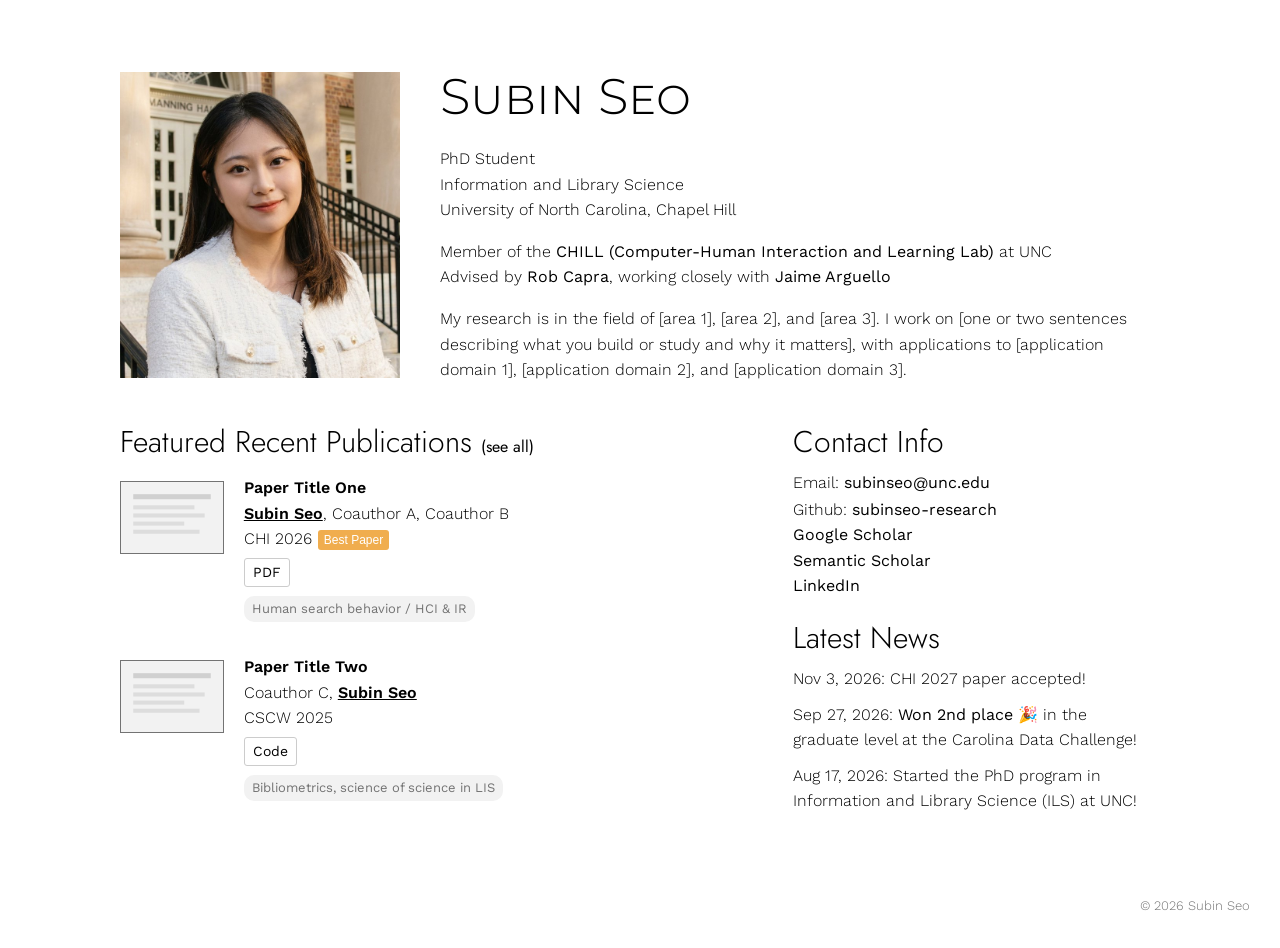
==== index.html @ 8c63e481 "Add researcher profile site Static portfolio site (plain HTML/CSS/JS, no build step): home, about, C" ====
<!doctype html>
<html lang="en">
<head>
	<meta charset="utf-8">
	<meta name="viewport" content="width=device-width, initial-scale=1.0">
	<title>Subin Seo</title>
	<meta name="description" content="Subin Seo is a researcher working on [research area].">
	<link rel="preconnect" href="https://fonts.googleapis.com">
	<link href="https://fonts.googleapis.com/css2?family=Jost:wght@300;400;600&family=Montserrat:wght@300&family=Work+Sans:wght@300;400;600&display=swap" rel="stylesheet">
	<link href="css/style.css?v=66" rel="stylesheet">
	<script src="js/nav.js?v=13"></script>
	<link rel="icon" href="img/favicon.svg?v=2" type="image/svg+xml">
</head>
<body>

	<!-- ===== Top: portrait + name, affiliation, short bio ===== -->
	<section class="container intro">
		<img class="portrait" src="img/profile.jpg" alt="Portrait of Subin Seo">

		<div>
			<a class="title-name" href="index.html">Subin Seo</a>

			<p>
				PhD Student<br>
				Information and Library Science<br>
				University of North Carolina, Chapel Hill
			</p>

			<p>
				Member of the <a href="#">CHILL (Computer-Human Interaction and Learning Lab)</a> at UNC<br>
				Advised by <a href="https://ils.unc.edu/~rcapra/">Rob Capra</a>,
				working closely with <a href="https://ils.unc.edu/~jarguell/">Jaime Arguello</a>
			</p>

			<p>
				My research is in the field of [area 1], [area 2], and [area 3].
				I work on [one or two sentences describing what you build or study and why it matters],
				with applications to [application domain 1], [application domain 2], and [application domain 3].
			</p>
		</div>
	</section>

	<!-- ===== Bottom: publications (left) + sidebar (right) ===== -->
	<section class="container columns">

		<main class="main">
			<h2 class="mini-header">Featured Recent Publications <a href="publications.html" style="font-size: 16px; font-variant: normal;">(see all)</a></h2>
			<div id="latest-publications"></div>
		</main>

		<aside class="sidebar">
			<h2 class="mini-header">Contact Info</h2>
			<div class="contact">
				Email: <a href="mailto:subinseo@unc.edu" class="copy-email" data-copy="subinseo@unc.edu" title="Click to copy">subinseo@unc.edu</a><span class="copy-status" aria-live="polite"></span><br>
				Github: <a href="https://github.com/subinseo-research">subinseo-research</a><br>
				<a href="https://scholar.google.com/citations?user=gc2EozkAAAAJ&amp;hl=en">Google Scholar</a><br>
				<a href="https://www.semanticscholar.org/author/Subin-Seo/2382755878">Semantic Scholar</a><br>
				<a href="https://www.linkedin.com/in/subin-seo-029834264/">LinkedIn</a>
			</div>

			<h2 class="mini-header">Latest News</h2>
			<p>Nov 3, 2026: CHI 2027 paper accepted!</p>
			<p>Sep 27, 2026: <a href="https://lnkd.in/p/ehjP7rU3">Won 2nd place</a> 🎉 in the graduate level at the Carolina Data Challenge!</p>
			<p>Aug 17, 2026: Started the PhD program in Information and Library Science (ILS) at UNC!</p>

			<!-- Optional section; delete if not needed.
			<h2 class="mini-header">Application Materials</h2>
			<a href="papers/research_statement.pdf">Research Statement</a>,
			<a href="papers/teaching_statement.pdf">Teaching Statement</a>
			-->
		</aside>

	</section>

	<footer>
		&copy; 2026 Subin Seo
	</footer>

	<script src="js/data.js?v=11"></script>
	<script src="js/publications.js?v=11"></script>
	<script>
		renderPublications(document.getElementById("latest-publications"), { limit: 20 });

		// Clicking the email copies it instead of opening a mail app.
		// If copying is not possible, the normal mailto link still works.
		document.querySelectorAll(".copy-email").forEach(function (link) {
			var status = link.nextElementSibling;
			var timer;

			function copyFallback(text) {
				var area = document.createElement("textarea");
				area.value = text;
				area.style.position = "fixed";
				area.style.opacity = "0";
				document.body.appendChild(area);
				area.select();
				var ok = false;
				try {
					ok = document.execCommand("copy");
				} catch (e) {}
				area.remove();
				return ok;
			}

			function showCopied() {
				status.textContent = "Copied!";
				clearTimeout(timer);
				timer = setTimeout(function () {
					status.textContent = "";
				}, 2000);
			}

			link.addEventListener("click", function (e) {
				var text = link.getAttribute("data-copy");
				if (navigator.clipboard && window.isSecureContext) {
					e.preventDefault();
					navigator.clipboard.writeText(text).then(showCopied, function () {
						if (copyFallback(text)) showCopied();
						else location.href = link.href;
					});
				} else if (copyFallback(text)) {
					e.preventDefault();
					showCopied();
				}
			});
		});
	</script>
</body>
</html>
---- css/style.css ----
/* Layout inspired by https://homes.cs.washington.edu/~axz/ */

:root {
	--text: #000000;
	--muted: #737373;
	--border: #cccccc;
	--accent: orange;
	--award-bg: #f0ad4e;
	--award-text: #ffffff;
	--bg: #ffffff;
}

* {
	box-sizing: border-box;
}

body {
	margin: 0;
	background: var(--bg);
	color: var(--text);
	font-family: 'Work Sans', sans-serif;
	font-size: 16px;
	font-weight: 300;
	line-height: 160%;
}

a {
	color: var(--text);
	font-weight: 400;
	text-decoration: none;
}

a:hover {
	color: var(--accent);
}

img {
	max-width: 100%;
}

strong, b {
	font-weight: 600;
}

/* Body text: Work Sans. Headings and menu: Jost. The name: Montserrat small caps. */
h1, h2, h3,
.mini-header,
.side-menu {
	font-family: 'Jost', sans-serif;
	font-weight: 300;
}

.title-name,
.side-menu-name {
	font-family: 'Montserrat', sans-serif;
	font-variant: small-caps;
	font-weight: 300;
}

.container {
	max-width: 1100px;
	margin: 0 auto;
	padding: 0 30px;
}

/* ---------- Home: top section ---------- */

.intro {
	display: grid;
	grid-template-columns: 280px 1fr;
	gap: 40px;
	padding-top: 72px;
}

.intro .portrait {
	width: 100%;
	height: auto;
}

.title-name {
	display: block;
	font-size: 50px;
	line-height: 50px;
	margin-bottom: 24px;
}

.intro p {
	margin: 0 0 16px;
}

/* ---------- Home: two columns ---------- */

.columns {
	display: grid;
	grid-template-columns: 7fr 4fr;
	grid-template-areas: "main side";
	gap: 30px;
	padding-top: 24px;
}

.main {
	grid-area: main;
}

.sidebar {
	grid-area: side;
	padding-right: 20px;
}

.mini-header {
	font-size: 30px;
	line-height: 124%;
	margin: 20px 0 10px;
}

.sidebar .mini-header:first-child,
.main .mini-header:first-child {
	margin-top: 0;
}

.sidebar p {
	margin: 0 0 10px;
}

.contact a {
	display: inline-block;
}

.copy-status {
	margin-left: 8px;
	font-size: 13px;
	color: var(--accent);
}

/* ---------- Publications ---------- */

.pub {
	display: grid;
	grid-template-columns: 1fr 5fr;
	gap: 20px;
	margin-bottom: 28px;
}

/* Larger thumbnail column for wide, screen-recording style thumbnails */
.pub-wide-thumb {
	grid-template-columns: 280px 1fr;
}

.pub-thumb {
	width: 100%;
	border: 1px solid var(--muted);
	margin-top: 6px;
}

.pub-title,
.pub-title a {
	font-weight: 600;
}

.pub-authors .me {
	font-weight: 600;
	text-decoration: underline;
}

.pub-venue {
	color: var(--text);
}

.award {
	display: inline-block;
	margin-left: 6px;
	padding: 0 6px;
	font-family: Arial, sans-serif;
	font-size: 12px;
	line-height: 20px;
	border-radius: 3px;
	background: var(--award-bg);
	color: var(--award-text);
}

.pub-links {
	margin-top: 6px;
}

.pub-links a {
	display: inline-block;
	margin-right: 10px;
	font-size: 14px;
	padding: 1px 8px;
	border: 1px solid var(--border);
	border-radius: 3px;
}

.pub-tags {
	margin-top: 8px;
}

.tag {
	display: inline-block;
	margin: 0 6px 4px 0;
	padding: 0 8px;
	font-size: 13px;
	color: var(--muted);
	background: #f2f2f2;
	border-radius: 10px;
}

.tag-filter {
	display: flex;
	flex-wrap: wrap;
	gap: 8px;
	margin-bottom: 8px;
}

.tag-filter a {
	font-size: 14px;
	padding: 2px 12px;
	border: 1px solid var(--border);
	border-radius: 14px;
}

.tag-filter a.active {
	color: var(--bg);
	background: var(--text);
	border-color: var(--text);
}

.related {
	margin-top: 8px;
}

.year-heading {
	font-family: 'Jost', sans-serif;
	font-size: 24px;
	margin: 32px 0 16px;
}

/* ---------- Side menu (js/nav.js) ---------- */

.menu-button {
	position: fixed;
	top: 14px;
	left: 14px;
	z-index: 30;
	width: 40px;
	height: 40px;
	padding: 11px 9px;
	display: flex;
	flex-direction: column;
	justify-content: space-between;
	background: transparent;
	border: none;
	border-radius: 4px;
	cursor: pointer;
}

.menu-button:hover {
	background: #f0f0f0;
}

.menu-button span {
	display: block;
	height: 3px;
	background: var(--text);
}

.side-menu {
	position: fixed;
	top: 0;
	left: 0;
	bottom: 0;
	z-index: 20;
	width: 240px;
	max-width: 80vw;
	padding: 72px 28px 28px;
	background: var(--bg);
	border-right: 1px solid var(--border);
	transform: translateX(-100%);
	transition: transform 0.25s ease;
	overflow-y: auto;
}

.menu-open .side-menu {
	transform: translateX(0);
}

.side-menu a {
	display: block;
	font-size: 20px;
	padding: 7px 0;
}

.side-menu a.active {
	color: var(--accent);
}

.side-menu .side-menu-name {
	font-size: 26px;
	padding-bottom: 16px;
	margin-bottom: 12px;
	border-bottom: 1px solid var(--border);
}

/* Invisible strip on the left edge; hovering it opens the menu */
.menu-edge {
	position: fixed;
	top: 0;
	left: 0;
	bottom: 0;
	width: 14px;
	z-index: 15;
}

.menu-backdrop {
	position: fixed;
	inset: 0;
	z-index: 10;
	background: rgba(0, 0, 0, 0.25);
	opacity: 0;
	visibility: hidden;
	transition: opacity 0.25s, visibility 0.25s;
}

body {
	transition: padding-left 0.25s ease;
}

/* Wide screens: an open (clicked) menu is docked and pushes the page over */
@media (min-width: 900px) {
	.menu-open:not(.menu-hover) body {
		padding-left: 240px;
	}
}

/* Narrow screens: the menu covers the page */
@media (max-width: 899px) {
	.menu-open .menu-backdrop {
		opacity: 1;
		visibility: visible;
	}
}

.menu-no-anim *,
.menu-no-anim body {
	transition: none !important;
}

/* ---------- Sub pages ---------- */

.page h1 {
	font-size: 40px;
	margin: 0 0 24px;
}

.page {
	max-width: 960px;
	margin: 0 auto;
	padding: 80px 30px 40px;
}

.about-photo {
	float: right;
	width: 300px;
	margin: 0 0 20px 30px;
}

.entry {
	margin-bottom: 20px;
}

.meta {
	color: var(--muted);
}

footer {
	margin-top: 40px;
	padding: 20px 30px 30px;
	text-align: right;
	color: var(--muted);
	font-size: 13px;
}

/* ---------- Coursework ---------- */

.course-group {
	margin-bottom: 36px;
}

/* Page title with a control beside it */
.title-row {
	display: flex;
	align-items: center;
	flex-wrap: wrap;
	gap: 12px 24px;
	margin-bottom: 24px;
}

.page .title-row h1 {
	margin: 0;
}

/* Slide toggle: two buttons with a sliding dark thumb behind the active one */
.view-toggle {
	position: relative;
	display: inline-grid;
	grid-template-columns: 1fr 1fr;
	padding: 3px;
	border: 1px solid var(--border);
	border-radius: 999px;
}

.view-toggle button {
	position: relative;
	z-index: 1;
	padding: 4px 18px;
	font: inherit;
	font-size: 14px;
	color: var(--text);
	background: none;
	border: none;
	border-radius: 999px;
	cursor: pointer;
	transition: color 0.25s;
}

.view-toggle button[aria-checked="true"] {
	color: var(--bg);
}

.view-toggle-thumb {
	position: absolute;
	top: 3px;
	bottom: 3px;
	left: 3px;
	width: calc(50% - 3px);
	border-radius: 999px;
	background: var(--text);
	transition: transform 0.25s ease;
}

.view-toggle[data-active="term"] .view-toggle-thumb {
	transform: translateX(100%);
}

.course-term {
	font-size: 18px;
	margin: 18px 0 6px;
}

.course-list {
	list-style: none;
	margin: 0;
	padding: 0;
}

.course-list li {
	padding: 6px 0;
	border-bottom: 1px solid #eeeeee;
}

.course-code {
	display: inline-block;
	min-width: 96px;
	font-weight: 600;
}

.course-list .meta {
	margin-left: 8px;
}

/* ---------- Project write-up pages (e.g. project-mindflex.html) ---------- */

.post-body {
	text-align: left;
}

.post-body h2 {
	font-size: 30px;
	margin: 44px 0 12px;
}

.post-body h3 {
	font-size: 22px;
	margin: 28px 0 8px;
}

.post-body hr {
	margin: 40px 0 0;
	border: none;
	border-top: 1px solid var(--border);
}

.post-body img {
	display: block;
	max-width: 100%;
	height: auto;
	margin: 14px 0;
}

.post-body [align="center"] img {
	margin: 14px auto;
}

.post-body ul {
	margin: 8px 0 16px;
	padding-left: 22px;
}

.post-body li {
	margin-bottom: 6px;
}

.post-body .notice--yellow {
	margin: 12px 0;
	padding: 14px 18px;
	font-size: 18px;
	background: #fff8dc;
	border-left: 4px solid #e0b400;
	border-radius: 4px;
}

/* ---------- Blog: post layout, floating table of contents, hearts, comments ---------- */

.page-post {
	max-width: 1180px;
}

.post-layout {
	display: grid;
	grid-template-columns: minmax(0, 1fr) 220px;
	gap: 56px;
	align-items: start;
}

.post-main {
	min-width: 0;
	max-width: 760px;
}

.post-main h1 {
	margin-bottom: 12px;
}

.post-body h2,
.comments > h2 {
	font-size: 28px;
	margin: 40px 0 10px;
	scroll-margin-top: 24px;
}

.post-body h3 {
	font-size: 21px;
	margin: 28px 0 8px;
	scroll-margin-top: 24px;
}

/* Floating table of contents: stays in view on the right while the post scrolls */
.toc {
	position: sticky;
	top: 96px;
	align-self: start;
}

.toc-title {
	margin: 0 0 8px;
	font-family: 'Jost', sans-serif;
	font-size: 13px;
	font-weight: 600;
	letter-spacing: 0.08em;
	text-transform: uppercase;
	color: var(--muted);
}

.toc ol {
	list-style: none;
	margin: 0;
	padding: 0;
	border-left: 1px solid var(--border);
}

.toc li a {
	display: block;
	margin-left: -1px;
	padding: 4px 0 4px 14px;
	border-left: 2px solid transparent;
	font-size: 14px;
	line-height: 1.4;
	color: var(--muted);
	text-decoration: none;
}

.toc li.toc-sub a {
	padding-left: 28px;
	font-size: 13px;
}

.toc li a:hover {
	color: var(--text);
}

.toc li a.is-current {
	color: var(--text);
	font-weight: 600;
	border-left-color: #4b9cd3;
}

/* Hearts and comment counts */
.post-stats {
	display: flex;
	align-items: center;
	gap: 14px;
	margin: 6px 0 4px;
}

.heart-btn,
.comment-count {
	display: inline-flex;
	align-items: center;
	gap: 6px;
	padding: 3px 12px;
	font: inherit;
	font-size: 14px;
	color: var(--muted);
	background: none;
	border: 1px solid var(--border);
	border-radius: 999px;
	text-decoration: none;
	cursor: pointer;
	transition: color 0.15s, border-color 0.15s, background 0.15s;
}

.comment-count[hidden] {
	display: none;
}

.heart-btn svg,
.comment-count svg {
	fill: none;
	stroke: currentColor;
	stroke-width: 2;
	stroke-linejoin: round;
}

.heart-btn:hover {
	color: #d63a2f;
	border-color: #e9a29d;
}

.comment-count:hover {
	color: var(--text);
	border-color: var(--muted);
}

.heart-btn.is-on {
	color: #d63a2f;
	border-color: #e9a29d;
	background: #fdf0ef;
}

.heart-btn.is-on svg {
	fill: #e0453a;
	stroke: #e0453a;
}

.heart-num:empty {
	display: none;
}

.post-end {
	display: flex;
	align-items: center;
	gap: 12px;
	margin: 40px 0 8px;
	padding: 18px 0;
	border-top: 1px solid var(--border);
	border-bottom: 1px solid var(--border);
	color: var(--muted);
}

.comments {
	margin-top: 32px;
}

.comments-intro {
	margin: 0 0 20px;
	padding: 14px 18px;
	background: #f7f7f7;
	border-left: 3px solid #4b9cd3;
	border-radius: 4px;
	font-size: 17px;
	line-height: 1.6;
}

/* The table of contents needs room beside the post; below this width it is hidden */
@media (max-width: 1100px) {
	.post-layout {
		grid-template-columns: minmax(0, 1fr);
	}

	.toc {
		display: none;
	}
}

/* ---------- Blog ---------- */

.post {
	margin-bottom: 28px;
}

.post-title {
	font-family: 'Work Sans', sans-serif;
	font-variant: normal;
	font-size: 20px;
	font-weight: 600;
	margin: 2px 0 4px;
}

.post-title a {
	font-weight: 600;
}

.post p {
	margin: 0;
}

.post-lead {
	font-size: 19px;
	line-height: 1.5;
	margin: 20px 0 24px;
}

/* ---------- Areas of Interest: main and sub area boxes ---------- */

.area-row {
	display: grid;
	grid-template-columns: 1fr 1fr;
	gap: 20px;
	align-items: stretch;
}

.area {
	display: flex;
	flex-direction: column;
	margin: 0;
	padding: 20px 26px 16px;
	border: 1px solid var(--border);
	border-left-width: 5px;
	border-radius: 6px;
}

.area .mini-header {
	margin-top: 0;
	font-size: 24px;
}

/* Flex boxes don't collapse margins, so set paragraph spacing explicitly */
.area > p {
	margin: 0 0 16px;
}

.area-main {
	border-left-color: #4b9cd3; /* UNC Carolina Blue */
	background: #eef6fc;
}

.area-sub {
	border-left-color: #9a9a9a;
	background: #fafafa;
}

.area-sub .mini-header {
	font-size: 21px;
}

/* Thin full-width bar under the page title, split into Main / Sub area tabs */
.area-tabs {
	display: grid;
	grid-template-columns: 1fr 1fr;
	margin: 12px 0 24px;
	border: 1px solid var(--border);
	border-radius: 6px;
	overflow: hidden;
}

.area-tab {
	padding: 5px 0;
	text-align: center;
	font-family: 'Jost', sans-serif;
	font-size: 15px;
	font-weight: 600;
	letter-spacing: 0.04em;
	color: var(--muted);
	background: var(--bg);
	transition: background 0.15s, color 0.15s;
}

.area-tab + .area-tab {
	border-left: 1px solid var(--border);
}

.area-tab:hover {
	color: var(--text);
	background: #f5f5f5;
}

/* The current tab: soft gray, same for both areas */
.area-tab.active,
.area-tab.active:hover {
	color: var(--text);
	background: #e9e9e9;
}

/* "Main Area" / "Sub Area" label in the box's top-left corner */
.area-badge {
	display: inline-block;
	align-self: flex-start;
	margin-bottom: 10px;
	padding: 2px 10px;
	font-family: 'Jost', sans-serif;
	font-size: 13px;
	font-weight: 600;
	letter-spacing: 0.04em;
	color: #ffffff;
	border-radius: 6px;
}

.area-main .area-badge {
	background: #4b9cd3;
}

.area-sub .area-badge {
	background: #9a9a9a;
}

/* Buttons side by side; wrap to the next line when narrow.
   margin-top: auto pins them to the bottom so both boxes' buttons line up. */
.btn-row {
	display: flex;
	flex-wrap: wrap;
	gap: 8px;
	margin-top: auto;
}

/* Box link buttons, colored to match their box */
.btn-related {
	display: inline-block;
	margin: 4px 0 6px;
	padding: 5px 11px;
	font-size: 14px;
	border: 1px solid currentColor;
	border-radius: 6px;
	transition: background 0.15s, color 0.15s;
}

.area-main .btn-related {
	color: #2f7fb8;
}

.area-sub .btn-related {
	color: #6f6f6f;
}

.area-main .btn-related:hover {
	color: #ffffff;
	background: #4b9cd3;
	border-color: #4b9cd3;
}

.area-sub .btn-related:hover {
	color: #ffffff;
	background: #9a9a9a;
	border-color: #9a9a9a;
}

/* Keyword hashtags under the box heading */
.hashtags {
	display: flex;
	flex-wrap: wrap;
	gap: 2px 14px;
	margin: 0 0 10px;
	font-weight: 600;
	color: var(--text);
}

/* ---------- Areas of Interest: search eras graphic ---------- */

.search-eras {
	margin: 0 0 8px;
}

/* Same highlight color in the text and in the graph */
.hl-past {
	color: inherit;
	background: #ffeaa0;
	padding: 0 3px;
	border-radius: 3px;
}

.hl-now {
	color: inherit;
	background: #cfe5f5;
	padding: 0 3px;
	border-radius: 3px;
}

.search-eras svg {
	display: block;
	width: 100%;
	max-width: 900px;
	height: auto;
	margin: 0 auto;
}

.era-axis,
.era-axis-arrow {
	stroke: #999999;
	stroke-width: 1.5;
	fill: none;
}

.era-year {
	font-family: 'Jost', sans-serif;
	font-size: 16px;
	fill: var(--muted);
	text-anchor: middle;
}

.era-point {
	fill: var(--bg);
	stroke: #4b9cd3;
	stroke-width: 3;
}

/* Emphasis on the Web -> Gen AI eras */
.era-year.is-focus {
	fill: #2f7fb8;
	font-weight: 600;
}

.era-focus .era-point {
	fill: #4b9cd3;
}

/* The future: an open, dashed point */
.era-next .era-point {
	stroke: #999999;
	stroke-dasharray: 3 3;
}

.era-pulse {
	fill: none;
	stroke: #4b9cd3;
	stroke-width: 2;
	transform-box: fill-box;
	transform-origin: center;
	animation: era-pulse 2s ease-out infinite;
}

@keyframes era-pulse {
	from {
		opacity: 0.8;
		transform: scale(1);
	}
	to {
		opacity: 0;
		transform: scale(3);
	}
}

@media (prefers-reduced-motion: reduce) {
	.era-pulse {
		animation: none;
		opacity: 0;
	}
}

/* Speech bubble next to "Next" */
.era-bubble-shape {
	fill: var(--bg);
	stroke: #bdbdbd;
	stroke-width: 1.5;
	transition: fill 0.2s, stroke 0.2s;
}

.era-bubble:hover .era-bubble-shape {
	fill: #fdf0ef;
	stroke: #e0453a;
}

.era-bubble:hover .era-bubble-more {
	color: #d63a2f;
}

.era-bubble-text {
	font-family: 'Work Sans', sans-serif;
	font-size: 15px;
	font-weight: 400;
	line-height: 1.35;
	color: var(--text);
}

.era-bubble-more {
	margin-left: 4px;
	font-size: 14px;
	white-space: nowrap;
	color: #2f7fb8;
}

.era-pop {
	transform-box: fill-box;
	transition: opacity 0.6s ease, transform 0.6s ease;
	transition-delay: calc(var(--i) * 0.25s);
}

.search-eras.will-animate:not(.in-view) .era-pop {
	opacity: 0;
	transform: translateY(14px);
}

/* ---------- Sub area: "What is LIS?" radial graphic ---------- */

.lis-map {
	margin: 0 0 24px;
}

.lis-map svg {
	display: block;
	width: 100%;
	height: auto;
}

.lis-side {
	font-family: 'Jost', sans-serif;
	font-size: 14px;
	font-weight: 600;
	letter-spacing: 0.08em;
	text-transform: uppercase;
	fill: var(--muted);
	text-anchor: middle;
}

.lis-line {
	stroke: #d4d4d4;
	stroke-width: 1.5;
	stroke-dasharray: 400;
	stroke-dashoffset: 400;
	animation: lis-draw 0.7s ease-out forwards;
	animation-delay: calc(0.3s + var(--i) * 0.08s);
}

.lis-center rect {
	fill: #f2f2f2;
	stroke: #9a9a9a;
	stroke-width: 1.5;
}

.lis-center text {
	font-family: 'Jost', sans-serif;
	font-size: 19px;
	font-weight: 600;
	fill: var(--text);
	text-anchor: middle;
}

.lis-center .lis-center-sub {
	font-family: 'Work Sans', sans-serif;
	font-size: 12px;
	font-weight: 400;
	fill: var(--muted);
}

.lis-node rect {
	fill: var(--bg);
	stroke: #bdbdbd;
	stroke-width: 1.5;
	transition: fill 0.15s, stroke 0.15s;
}

.lis-node text {
	font-family: 'Work Sans', sans-serif;
	font-size: 15px;
	fill: var(--text);
	text-anchor: middle;
}

.lis-node:hover rect {
	fill: #f5f5f5;
	stroke: #7a7a7a;
}

.lis-pop {
	transform-box: fill-box;
	transform-origin: center;
	animation: lis-pop 0.45s ease-out both;
	animation-delay: calc(0.6s + var(--i) * 0.08s);
}

@keyframes lis-draw {
	to {
		stroke-dashoffset: 0;
	}
}

@keyframes lis-pop {
	from {
		opacity: 0;
		transform: scale(0.6);
	}
	to {
		opacity: 1;
		transform: scale(1);
	}
}

@media (prefers-reduced-motion: reduce) {
	.lis-line,
	.lis-pop {
		animation: none;
		stroke-dashoffset: 0;
	}
}

/* ---------- Concept map (concept-map.html) ---------- */

.page-wide {
	max-width: 1100px;
}

.back {
	margin: 0 0 8px;
	font-size: 14px;
}

.cmap-subtitle {
	font-size: 18px;
	margin: -12px 0 20px;
}

.cmap-toolbar {
	display: flex;
	justify-content: space-between;
	align-items: center;
	flex-wrap: wrap;
	gap: 10px;
	margin-bottom: 10px;
}

.cmap-legend {
	display: flex;
	flex-wrap: wrap;
	gap: 8px;
}

.cmap-chip {
	display: inline-block;
	padding: 0 10px;
	font-size: 13px;
	border-radius: 10px;
	color: #ffffff;
	background: var(--chip);
}

.cmap-shuffle {
	font: inherit;
	font-size: 14px;
	padding: 2px 12px;
	background: var(--bg);
	border: 1px solid var(--border);
	border-radius: 14px;
	cursor: pointer;
}

.cmap-shuffle:hover {
	color: var(--accent);
	border-color: var(--accent);
}

.group-core { --chip: #e08a00; }
.group-hci { --chip: #3f7cbf; }
.group-ir { --chip: #2f9466; }
.group-bridge { --chip: #8a67b8; }

.cmap {
	display: block;
	width: 100%;
	height: auto;
	border: 1px solid var(--border);
	border-radius: 8px;
	background:
		radial-gradient(circle, #e6e6e6 1px, transparent 1px) 0 0 / 22px 22px,
		#fcfcfc;
	touch-action: none;
	user-select: none;
}

.cmap-link {
	stroke: #c4c4c4;
	stroke-width: 1.5;
	transition: stroke 0.15s, opacity 0.15s;
}

.cmap-node {
	cursor: grab;
	outline: none;
}

.cmap-node.dragging {
	cursor: grabbing;
}

.cmap-node circle {
	fill: color-mix(in srgb, var(--chip) 18%, #ffffff);
	stroke: var(--chip);
	stroke-width: 2;
	transition: fill 0.15s, stroke-width 0.15s;
}

.cmap-node.size-core circle,
.cmap-node.size-hub circle {
	fill: color-mix(in srgb, var(--chip) 85%, #ffffff);
}

.cmap-node text {
	font-family: 'Work Sans', sans-serif;
	font-size: 15px;
	font-weight: 400;
	fill: var(--text);
	paint-order: stroke;
	stroke: #fcfcfc;
	stroke-width: 4px;
	stroke-linejoin: round;
	pointer-events: none;
}

.cmap-node.size-core text,
.cmap-node.size-hub text {
	font-weight: 600;
}

.cmap-node:hover circle,
.cmap-node:focus-visible circle,
.cmap-node.selected circle {
	fill: var(--chip);
	stroke-width: 3;
}

.cmap.has-focus .cmap-node:not(.lit),
.cmap.has-focus .cmap-link:not(.lit) {
	opacity: 0.2;
}

.cmap.has-focus .cmap-link.lit {
	stroke: var(--text);
}

.cmap-info {
	min-height: 140px;
	margin-top: 20px;
}

.cmap-info h2 {
	display: inline-block;
	font-size: 26px;
	margin: 0 12px 6px 0;
}

.cmap-info p {
	margin: 8px 0;
}

.cmap-connections button {
	font: inherit;
	font-weight: 400;
	padding: 0;
	background: none;
	border: none;
	text-decoration: underline;
	cursor: pointer;
}

.cmap-connections button:hover {
	color: var(--accent);
}

/* ---------- Responsive ---------- */

@media (max-width: 900px) {
	.intro,
	.columns {
		grid-template-columns: 1fr;
	}

	.columns {
		grid-template-areas:
			"main"
			"side";
	}

	.intro .portrait {
		max-width: 280px;
	}

	.sidebar {
		padding-right: 0;
	}
}

@media (max-width: 700px) {
	.area-row {
		grid-template-columns: 1fr;
	}
}

@media (max-width: 600px) {
	.container,
	.page {
		padding-left: 16px;
		padding-right: 16px;
	}

	.intro {
		padding-top: 72px;
	}

	.page {
		padding-top: 72px;
	}

	.title-name {
		font-size: 38px;
		line-height: 42px;
	}

	.pub {
		grid-template-columns: 1fr;
	}

	.pub-thumb {
		max-width: 200px;
	}

	.pub-wide-thumb .pub-thumb {
		max-width: 320px;
	}

	.about-photo {
		float: none;
		margin: 0 0 20px;
	}
}
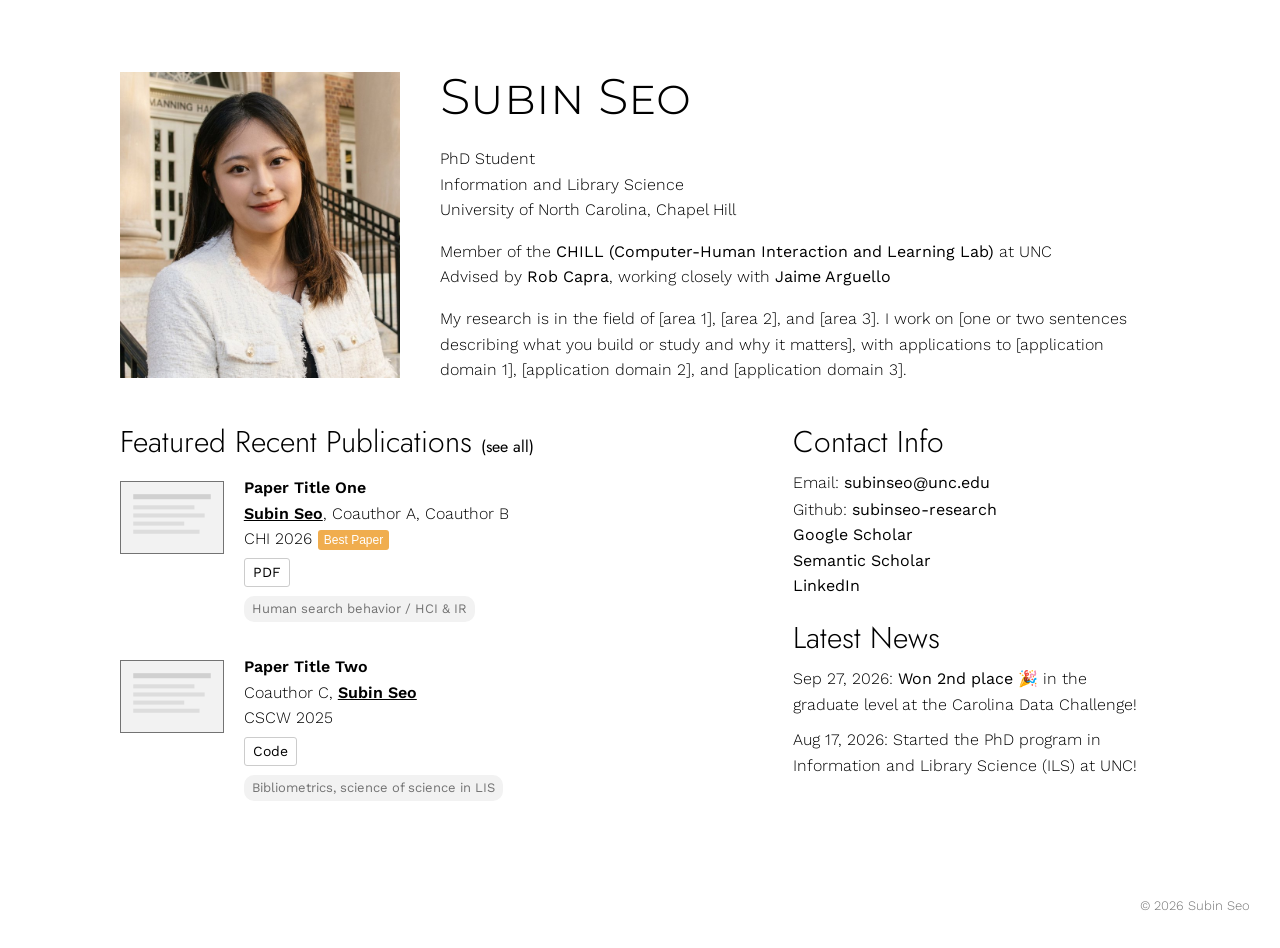
==== commit cbbafe6d: "Remove CHI 2027 news item Co-Authored-By: Claude Sonnet 5.5 <noreply@anthropic.com>" ====
--- a/index.html
+++ b/index.html
@@ -59,7 +59,6 @@
 			</div>
 
 			<h2 class="mini-header">Latest News</h2>
-			<p>Nov 3, 2026: CHI 2027 paper accepted!</p>
 			<p>Sep 27, 2026: <a href="https://lnkd.in/p/ehjP7rU3">Won 2nd place</a> 🎉 in the graduate level at the Carolina Data Challenge!</p>
 			<p>Aug 17, 2026: Started the PhD program in Information and Library Science (ILS) at UNC!</p>
 
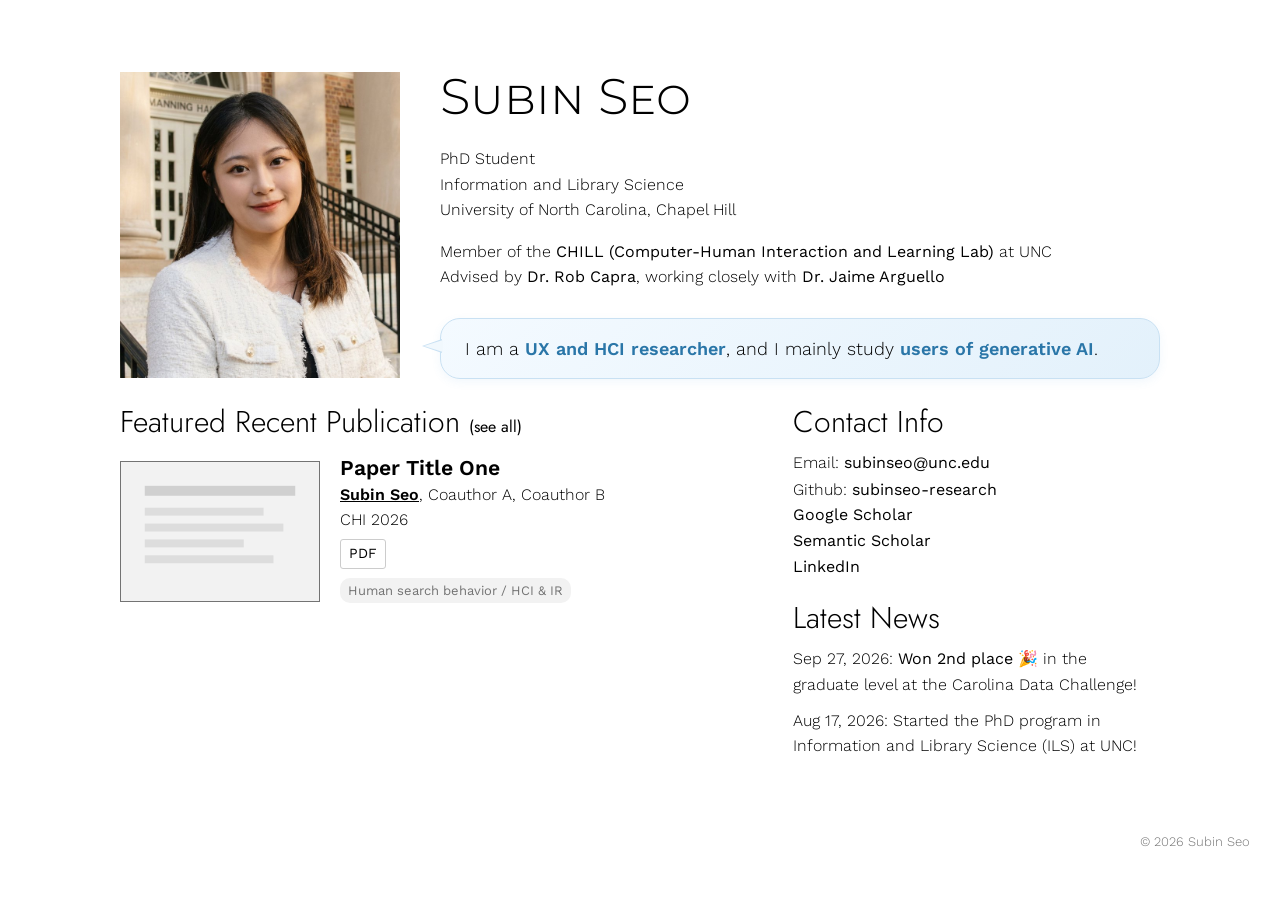
==== commit 1071dee6: "mostly about me" ====
--- a/index.html
+++ b/index.html
@@ -7,9 +7,9 @@
 	<meta name="description" content="Subin Seo is a researcher working on [research area].">
 	<link rel="preconnect" href="https://fonts.googleapis.com">
 	<link href="https://fonts.googleapis.com/css2?family=Jost:wght@300;400;600&family=Montserrat:wght@300&family=Work+Sans:wght@300;400;600&display=swap" rel="stylesheet">
-	<link href="css/style.css?v=66" rel="stylesheet">
-	<script src="js/nav.js?v=13"></script>
-	<link rel="icon" href="img/favicon.svg?v=2" type="image/svg+xml">
+	<link href="css/style.css?v=87" rel="stylesheet">
+	<script src="js/nav.js?v=16"></script>
+	<link rel="icon" href="img/favicon.svg?v=3" type="image/svg+xml">
 </head>
 <body>
 
@@ -28,14 +28,12 @@
 
 			<p>
 				Member of the <a href="#">CHILL (Computer-Human Interaction and Learning Lab)</a> at UNC<br>
-				Advised by <a href="https://ils.unc.edu/~rcapra/">Rob Capra</a>,
-				working closely with <a href="https://ils.unc.edu/~jarguell/">Jaime Arguello</a>
+				Advised by <a href="https://sdis.unc.edu/person/rob-capra/">Dr. Rob Capra</a>,
+				working closely with <a href="https://sdis.unc.edu/person/jaime-arguello/">Dr. Jaime Arguello</a>
 			</p>
 
-			<p>
-				My research is in the field of [area 1], [area 2], and [area 3].
-				I work on [one or two sentences describing what you build or study and why it matters],
-				with applications to [application domain 1], [application domain 2], and [application domain 3].
+			<p class="speech-bubble">
+				I am a <strong>UX and HCI researcher</strong>, and I mainly study <strong>users of generative AI</strong>.
 			</p>
 		</div>
 	</section>
@@ -44,7 +42,7 @@
 	<section class="container columns">
 
 		<main class="main">
-			<h2 class="mini-header">Featured Recent Publications <a href="publications.html" style="font-size: 16px; font-variant: normal;">(see all)</a></h2>
+			<h2 class="mini-header">Featured Recent Publication <a href="publications.html" style="font-size: 16px; font-variant: normal;">(see all)</a></h2>
 			<div id="latest-publications"></div>
 		</main>
 
@@ -75,10 +73,10 @@
 		&copy; 2026 Subin Seo
 	</footer>
 
-	<script src="js/data.js?v=11"></script>
-	<script src="js/publications.js?v=11"></script>
+	<script src="data/publications.js?v=12"></script>
+	<script src="js/publications.js?v=12"></script>
 	<script>
-		renderPublications(document.getElementById("latest-publications"), { limit: 20 });
+		renderPublications(document.getElementById("latest-publications"), { featured: true });
 
 		// Clicking the email copies it instead of opening a mail app.
 		// If copying is not possible, the normal mailto link still works.
--- a/css/style.css
+++ b/css/style.css
@@ -88,6 +88,49 @@
 	margin: 0 0 16px;
 }
 
+/* Speech bubble whose tail points at the portrait (to its left; above it when the layout stacks) */
+.intro .speech-bubble {
+	position: relative;
+	margin: 28px 0 0;
+	padding: 16px 24px;
+	background: linear-gradient(135deg, #f4faff, #e3f1fb);
+	border: 1px solid #c9e1f3;
+	border-radius: 20px;
+	box-shadow: 0 3px 10px rgba(75, 156, 211, 0.08);
+	font-size: 18px;
+	line-height: 1.5;
+	color: var(--text);
+}
+
+.speech-bubble strong {
+	font-weight: 600;
+	color: #2a76a8;
+}
+
+/* The tail: two slim triangles, the outer one in the border colour, the inner one in the bubble's fill */
+.speech-bubble::before,
+.speech-bubble::after {
+	content: "";
+	position: absolute;
+	clip-path: polygon(0 50%, 100% 0, 100% 100%);
+}
+
+.speech-bubble::before {
+	left: -19px;
+	top: 20px;
+	width: 20px;
+	height: 14px;
+	background: #c9e1f3;
+}
+
+.speech-bubble::after {
+	left: -17px;
+	top: 21px;
+	width: 19px;
+	height: 12px;
+	background: #f1f8fd;
+}
+
 /* ---------- Home: two columns ---------- */
 
 .columns {
@@ -144,6 +187,20 @@
 /* Larger thumbnail column for wide, screen-recording style thumbnails */
 .pub-wide-thumb {
 	grid-template-columns: 280px 1fr;
+}
+
+/* The one paper shown on the home page: a slightly larger thumbnail beside the text */
+.pub-featured {
+	grid-template-columns: 200px 1fr;
+}
+
+.pub-featured .pub-title,
+.pub-featured .pub-title a {
+	font-size: 1.15em;
+}
+
+.pub-summary {
+	margin: 10px 0 0;
 }
 
 .pub-thumb {
@@ -364,6 +421,146 @@
 	margin: 0 0 20px 30px;
 }
 
+/* Opening line of the About Me page: a little extra space before the next paragraph */
+.about-intro {
+	margin-bottom: 1.8em;
+}
+
+/* Small speaker button that plays a recording of my name */
+.say-btn {
+	display: inline-flex;
+	align-items: center;
+	justify-content: center;
+	width: 26px;
+	height: 26px;
+	margin: 0 1px 0 6px;
+	padding: 0;
+	vertical-align: middle;
+	color: var(--muted);
+	background: none;
+	border: 1px solid var(--border);
+	border-radius: 50%;
+	cursor: pointer;
+	transition: color 0.15s, border-color 0.15s, background 0.15s;
+}
+
+.say-btn[hidden] {
+	display: none;
+}
+
+.say-btn svg {
+	fill: currentColor;
+	stroke: currentColor;
+	stroke-width: 1.6;
+	stroke-linecap: round;
+	stroke-linejoin: round;
+}
+
+.say-btn svg path:nth-child(2) {
+	fill: none;
+}
+
+.say-btn:hover,
+.say-btn.is-playing {
+	color: #4b9cd3;
+	border-color: #4b9cd3;
+}
+
+/* Section headings after the photo start below it instead of beside it */
+.about-photo ~ .mini-header {
+	clear: both;
+}
+
+/* Links in the Education list: underlined, same weight as the text around them, soft yellow highlight on hover */
+.edu-list a,
+.link-ul {
+	font-weight: inherit;
+	text-decoration: underline;
+	text-underline-offset: 3px;
+	border-radius: 3px;
+	transition: background 0.15s;
+}
+
+.edu-list a:hover,
+.link-ul:hover {
+	color: var(--text);
+	background: #fff0a6;
+}
+
+/* A section heading that is also a shortcut to that section's own page */
+.heading-link {
+	color: inherit;
+	font-weight: inherit;
+	border-radius: 3px;
+	transition: background 0.15s;
+}
+
+.heading-link span {
+	font-size: 0.7em;
+	color: var(--muted);
+}
+
+.heading-link:hover {
+	color: var(--text);
+	background: #fff0a6;
+}
+
+/* A link with no underline and an arrow beside it; soft yellow highlight on hover */
+.arrow-link {
+	font-weight: inherit;
+	border-radius: 3px;
+	transition: background 0.15s;
+}
+
+.arrow-link span {
+	color: var(--muted);
+}
+
+.arrow-link:hover {
+	color: var(--text);
+	background: #fff0a6;
+}
+
+/* Personality: two columns side by side (stacked on narrow screens), each with its own picture */
+.persona-grid {
+	display: grid;
+	grid-template-columns: 1fr 1fr;
+	gap: 36px;
+	align-items: start;
+}
+
+.persona h3 {
+	display: inline-block;
+	margin: 0 0 8px;
+	padding: 2px 12px;
+	font-size: 18px;
+	background: #ececec;
+	border-radius: 4px;
+}
+
+.persona p {
+	margin: 0;
+}
+
+/* A photo with a small caption under it, in the text column */
+.about-figure {
+	margin: 14px 0 8px;
+	max-width: 520px;
+}
+
+.about-figure img {
+	display: block;
+	width: 100%;
+	height: auto;
+	border-radius: 6px;
+}
+
+.about-figure figcaption {
+	margin-top: 6px;
+	font-size: 14px;
+	color: var(--muted);
+}
+
 .entry {
 	margin-bottom: 20px;
 }
@@ -454,8 +651,29 @@
 }
 
 .course-list li {
+	display: flex;
+	align-items: baseline;
+	gap: 16px;
 	padding: 6px 0;
 	border-bottom: 1px solid #eeeeee;
+}
+
+.course-main {
+	flex: 1;
+	min-width: 0;
+}
+
+/* Right-hand column for the grade */
+.course-grade {
+	flex: none;
+	min-width: 48px;
+	text-align: right;
+	font-weight: 600;
+}
+
+.course-grade.is-empty {
+	color: var(--border);
+	font-weight: 400;
 }
 
 .course-code {
@@ -587,6 +805,7 @@
 	line-height: 1.4;
 	color: var(--muted);
 	text-decoration: none;
+	cursor: pointer;
 }
 
 .toc li.toc-sub a {
@@ -602,6 +821,20 @@
 	color: var(--text);
 	font-weight: 600;
 	border-left-color: #4b9cd3;
+}
+
+/* Page links under the blog and project lists */
+.pager {
+	display: flex;
+	align-items: center;
+	justify-content: center;
+	gap: 20px;
+	margin: 36px 0 8px;
+	font-size: 15px;
+}
+
+.pager-info {
+	color: var(--muted);
 }
 
 /* Hearts and comment counts */
@@ -904,6 +1137,14 @@
 	border-radius: 3px;
 }
 
+/* A sentence underlined in blue (the same blue as the highlights) */
+.underline-blue {
+	text-decoration: underline;
+	text-decoration-color: #4b9cd3;
+	text-decoration-thickness: 2px;
+	text-underline-offset: 4px;
+}
+
 .search-eras svg {
 	display: block;
 	width: 100%;
@@ -1301,12 +1542,37 @@
 		max-width: 280px;
 	}
 
+	/* Photo is above the text now, so the tail points up at it */
+	.speech-bubble::before,
+	.speech-bubble::after {
+		clip-path: polygon(50% 0, 0 100%, 100% 100%);
+	}
+
+	.speech-bubble::before {
+		left: 28px;
+		top: -19px;
+		width: 14px;
+		height: 20px;
+	}
+
+	.speech-bubble::after {
+		left: 29px;
+		top: -17px;
+		width: 12px;
+		height: 19px;
+	}
+
 	.sidebar {
 		padding-right: 0;
 	}
 }
 
 @media (max-width: 700px) {
+	.persona-grid {
+		grid-template-columns: 1fr;
+		gap: 28px;
+	}
+
 	.area-row {
 		grid-template-columns: 1fr;
 	}
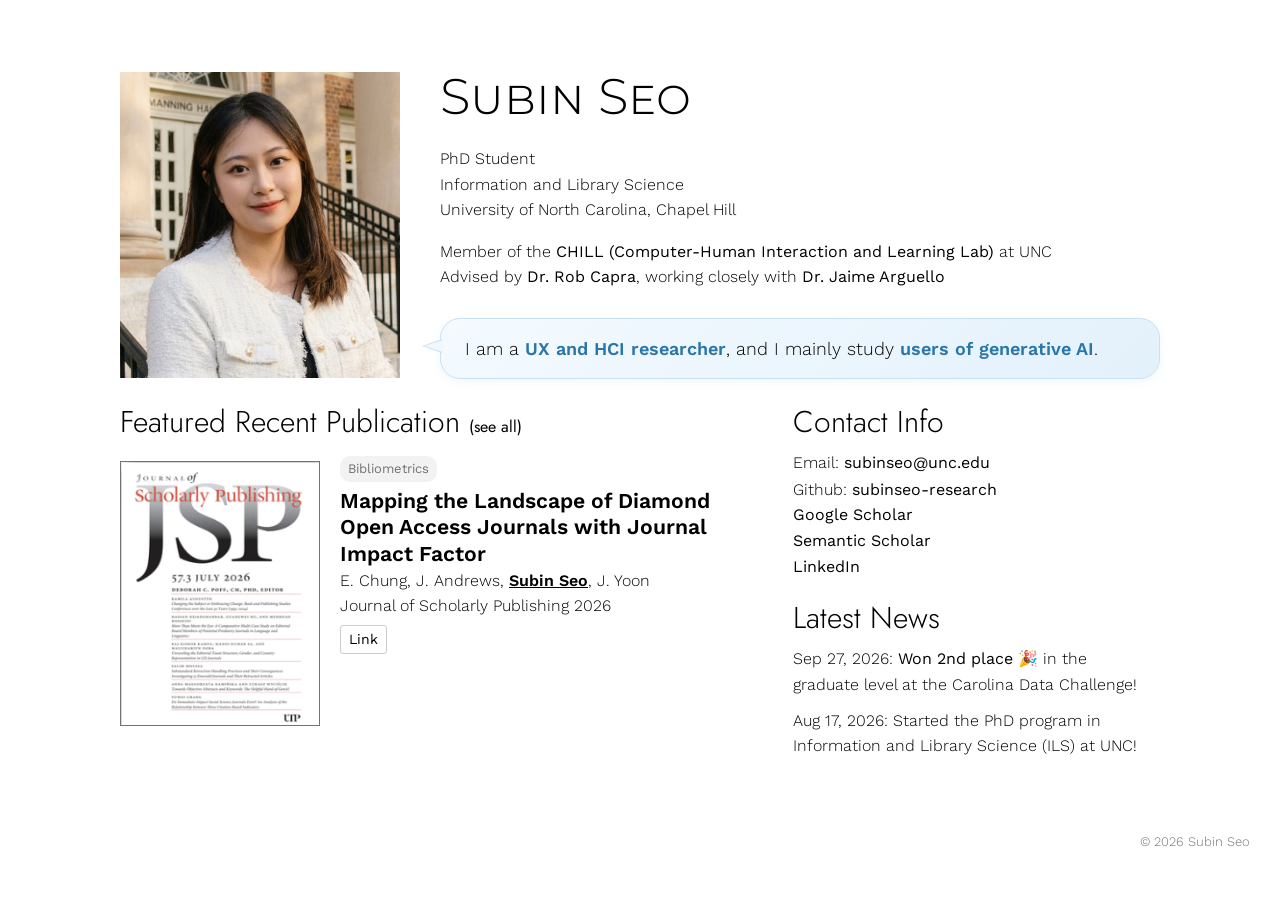
==== commit c5b358f3: "cv update, pub update, and course revision" ====
--- a/index.html
+++ b/index.html
@@ -7,8 +7,8 @@
 	<meta name="description" content="Subin Seo is a researcher working on [research area].">
 	<link rel="preconnect" href="https://fonts.googleapis.com">
 	<link href="https://fonts.googleapis.com/css2?family=Jost:wght@300;400;600&family=Montserrat:wght@300&family=Work+Sans:wght@300;400;600&display=swap" rel="stylesheet">
-	<link href="css/style.css?v=87" rel="stylesheet">
-	<script src="js/nav.js?v=16"></script>
+	<link href="css/style.css?v=93" rel="stylesheet">
+	<script src="js/nav.js?v=18"></script>
 	<link rel="icon" href="img/favicon.svg?v=3" type="image/svg+xml">
 </head>
 <body>
@@ -73,8 +73,8 @@
 		&copy; 2026 Subin Seo
 	</footer>
 
-	<script src="data/publications.js?v=12"></script>
-	<script src="js/publications.js?v=12"></script>
+	<script src="data/publications.js?v=25"></script>
+	<script src="js/publications.js?v=18"></script>
 	<script>
 		renderPublications(document.getElementById("latest-publications"), { featured: true });
 
--- a/css/style.css
+++ b/css/style.css
@@ -249,7 +249,7 @@
 }
 
 .pub-tags {
-	margin-top: 8px;
+	margin-bottom: 2px;
 }
 
 .tag {
@@ -262,6 +262,18 @@
 	border-radius: 10px;
 }
 
+/* HCI label */
+.tag-main {
+	color: var(--text);
+	background: #fff0a6;
+}
+
+.tag-subarea {
+	background: none;
+	border: 1px solid #e0e0e0;
+	padding: 0 7px;
+}
+
 .tag-filter {
 	display: flex;
 	flex-wrap: wrap;
@@ -280,6 +292,16 @@
 	color: var(--bg);
 	background: var(--text);
 	border-color: var(--text);
+}
+
+/* Second row of buttons, shown under the area buttons when an area has sub-areas */
+.sub-filter {
+	margin-top: -2px;
+}
+
+.sub-filter a {
+	font-size: 13px;
+	color: var(--muted);
 }
 
 .related {
@@ -583,6 +605,46 @@
 	margin-bottom: 36px;
 }
 
+/* Coursework: the list with a floating overview beside it. The page is wide so course rows stay on one line. */
+.page-courses {
+	max-width: 1240px;
+}
+
+.page-courses > p {
+	max-width: 760px;
+}
+
+.course-layout {
+	display: grid;
+	grid-template-columns: minmax(0, 1fr) 230px;
+	gap: 40px;
+	align-items: start;
+}
+
+.course-layout .mini-header,
+.course-layout .course-term {
+	scroll-margin-top: 24px;
+}
+
+.course-layout .toc li a {
+	white-space: nowrap;
+}
+
+/* Terms (or fields) sit further in than the program (or discipline) above them */
+.course-layout .toc li.toc-sub a {
+	padding-left: 42px;
+}
+
+@media (max-width: 1200px) {
+	.course-layout {
+		grid-template-columns: minmax(0, 1fr);
+	}
+
+	.course-layout .toc {
+		display: none;
+	}
+}
+
 /* Page title with a control beside it */
 .title-row {
 	display: flex;
@@ -668,7 +730,6 @@
 	flex: none;
 	min-width: 48px;
 	text-align: right;
-	font-weight: 600;
 }
 
 .course-grade.is-empty {
@@ -679,7 +740,6 @@
 .course-code {
 	display: inline-block;
 	min-width: 96px;
-	font-weight: 600;
 }
 
 .course-list .meta {
